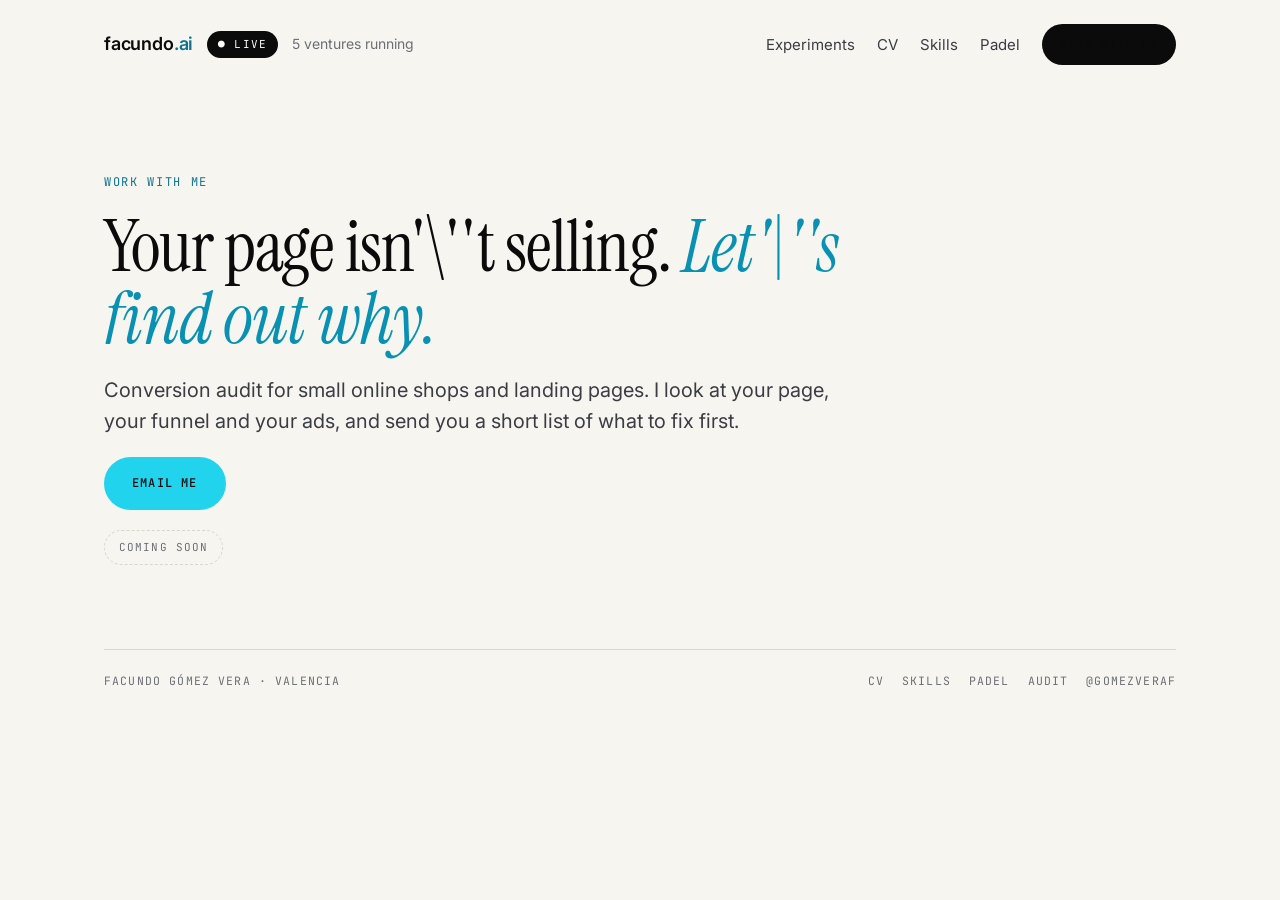
==== audit/index.html @ 53b09224 "Initial static site for facundo.ai Home page based on design board H, responsive, with stub pages fo" ====
<!doctype html>
<html lang="en">
<head>
<meta charset="utf-8">
<meta name="viewport" content="width=device-width, initial-scale=1">
<title>Conversion audit · facundo.ai</title>
<meta name="description" content="Conversion audit for small online shops and landing pages. I look at your page, your funnel and your ads, and send you a short list of what to fix first.">
<link rel="icon" href="/assets/favicon.svg" type="image/svg+xml">
<link rel="preconnect" href="https://fonts.googleapis.com">
<link rel="preconnect" href="https://fonts.gstatic.com" crossorigin>
<link rel="stylesheet" href="https://fonts.googleapis.com/css2?family=Instrument+Serif:ital@0;1&family=Inter:wght@400;500;600&family=JetBrains+Mono:wght@400;500&display=swap">
<link rel="stylesheet" href="/assets/style.css">
</head>
<body>
<div class="wrap">

<!-- HEADER (shared: copy changes to every page) -->
<header class="site-header">
  <span class="brand">
    <a class="logo" href="/">facundo<span>.ai</span></a>
    <span class="live-badge mono">● Live</span>
    <span class="brand-note">5 ventures running</span>
  </span>
  <nav class="site-nav" aria-label="Main">
    <a class="nav-link" href="/#experiments">Experiments</a>
    <a class="nav-link" href="/cv/">CV</a>
    <a class="nav-link" href="/skills/">Skills</a>
    <a class="nav-link" href="/padel/">Padel</a>
    <a class="pill pill--dark pill--sm" href="/audit/" aria-current="page">Work with me</a>
  </nav>
</header>

<main class="stub">
  <span class="eyebrow">Work with me</span>
  <h1>Your page isn'\''t selling. <em>Let'\''s find out why.</em></h1>
  <p class="lead">Conversion audit for small online shops and landing pages. I look at your page, your funnel and your ads, and send you a short list of what to fix first.</p>
  <a class="pill pill--accent" style="align-self:flex-start" href="mailto:gomezvera.f@gmail.com?subject=Conversion%20audit">Email me</a>
  <span class="coming mono">Coming soon</span>
</main>

<!-- FOOTER (shared: copy changes to every page) -->
<footer class="site-footer">
  <span>Facundo Gómez Vera · Valencia</span>
  <nav class="footer-links" aria-label="Footer">
    <a href="/cv/">CV</a>
    <a href="/skills/">Skills</a>
    <a href="/padel/">Padel</a>
    <a href="/audit/" aria-current="page">Audit</a>
    <a href="https://x.com/GomezveraF">@GomezveraF</a>
  </nav>
</footer>

</div>
</body>
</html>
---- assets/style.css ----
/* =========================================================
   facundo.ai — one stylesheet
   Restyle the whole site by editing the variables below.
   ========================================================= */
:root {
  /* Colors */
  --c-bg:          #F7F5F0;  /* page background */
  --c-surface:     #FFFFFF;  /* cards, inputs */
  --c-media:       #E9E6DF;  /* video placeholder */
  --c-ink:         #0B0B0C;  /* main text, dark blocks */
  --c-ink-2:       #3A3D44;  /* body copy */
  --c-muted:       #5C6068;  /* secondary text */
  --c-muted-2:     #6B6F76;  /* labels, footer */
  --c-line:        #DAD6CC;  /* hairlines, borders */
  --c-accent:      #22D3EE;  /* primary buttons, highlights on dark */
  --c-accent-ink:  #0E7490;  /* accent text on light bg */
  --c-accent-em:   #0891B2;  /* italic headline accent */
  --c-on-dark:     #F7F5F0;  /* text on dark blocks */
  --c-on-dark-2:   #B9BCC4;  /* secondary text on dark blocks */
  --c-running:     #1E8A5A;
  --c-testing:     #A86D0F;
  --c-closed:      #6B6F76;

  /* Fonts */
  --f-serif: 'Instrument Serif', Georgia, serif;
  --f-sans:  'Inter', system-ui, -apple-system, sans-serif;
  --f-mono:  'JetBrains Mono', ui-monospace, monospace;

  /* Radii */
  --r-sm:   8px;   /* list rows */
  --r-md:   10px;  /* video frame */
  --r-lg:   14px;  /* stat cards */
  --r-xl:   16px;  /* clip cards, tool card */
  --r-2xl:  24px;  /* dark CTA block */
  --r-pill: 999px;

  /* Shadows */
  --sh-card: 0 1px 2px rgba(11,11,12,.06), 0 14px 34px -10px rgba(11,11,12,.18);
  --sh-stat: 0 1px 2px rgba(11,11,12,.06), 0 10px 24px -12px rgba(11,11,12,.2);

  /* Layout */
  --max-w: 1120px;
  --gutter: 24px;
  --section-gap: 84px;
}

@media (max-width: 720px) {
  :root { --gutter: 20px; --section-gap: 48px; }
}

/* ---------- Base ---------- */
*, *::before, *::after { box-sizing: border-box; }
html { -webkit-text-size-adjust: 100%; }
body {
  margin: 0;
  background: var(--c-bg);
  color: var(--c-ink);
  font-family: var(--f-sans);
  font-size: 17px;
  line-height: 1.55;
}
a { color: inherit; text-decoration: none; }
img, video { max-width: 100%; display: block; }
h1, h2, p { margin: 0; }
h1, h2 { font-family: var(--f-serif); font-weight: 400; }
h1 em, h2 em { color: var(--c-accent-em); }
.sr-only {
  position: absolute; width: 1px; height: 1px; overflow: hidden;
  clip: rect(0 0 0 0); white-space: nowrap;
}
:focus-visible { outline: 2px solid var(--c-accent-ink); outline-offset: 3px; }

.wrap {
  max-width: var(--max-w);
  margin: 0 auto;
  padding: var(--gutter) var(--gutter) 72px;
  display: flex;
  flex-direction: column;
  gap: var(--section-gap);
}

.mono {
  font-family: var(--f-mono);
  font-size: 11px;
  letter-spacing: .1em;
  text-transform: uppercase;
}
.eyebrow {
  font-family: var(--f-mono);
  font-size: 12px;
  letter-spacing: .14em;
  text-transform: uppercase;
  color: var(--c-accent-ink);
}
.h2 { font-size: 48px; line-height: 1; }
@media (max-width: 720px) { .h2 { font-size: 38px; } }

/* ---------- Buttons ---------- */
.pill {
  display: inline-block;
  font-family: var(--f-mono);
  font-size: 12px;
  letter-spacing: .1em;
  text-transform: uppercase;
  border-radius: var(--r-pill);
  padding: 17px 28px;
  text-align: center;
  cursor: pointer;
  border: 0;
  transition: transform .15s ease, opacity .15s ease;
}
.pill:hover { transform: translateY(-1px); }
.pill--dark    { background: var(--c-ink); color: #fff; }
.pill--accent  { background: var(--c-accent); color: var(--c-ink); font-weight: 500; }
.pill--outline { background: transparent; border: 1px solid var(--c-ink); color: var(--c-ink); }
.pill--sm      { padding: 11px 18px; }

/* ---------- Header ---------- */
.site-header {
  display: flex;
  justify-content: space-between;
  align-items: center;
  gap: 16px;
  flex-wrap: wrap;
}
.brand { display: flex; align-items: center; gap: 14px; }
.logo { font-weight: 600; letter-spacing: -.01em; font-size: 18px; }
.logo span { color: var(--c-accent-ink); }
.live-badge {
  background: var(--c-ink); color: #fff;
  border-radius: var(--r-pill);
  padding: 5px 11px;
}
.brand-note { font-size: 14px; color: var(--c-muted-2); }
.site-nav {
  display: flex; gap: 22px; align-items: center; flex-wrap: wrap;
  font-size: 15px; color: var(--c-ink-2);
}
.site-nav a:not(.pill):hover,
.site-nav a[aria-current="page"] { color: var(--c-ink); text-decoration: underline; text-underline-offset: 4px; }

@media (max-width: 720px) {
  .live-badge, .brand-note, .site-nav .nav-link { display: none; }
  .logo { font-size: 17px; }
  .site-nav .pill { font-size: 11px; padding: 12px 16px; }
}

/* ---------- Hero ---------- */
.hero {
  display: flex; flex-direction: column; align-items: center;
  text-align: center; gap: 26px;
}
.hero h1 {
  font-size: 92px; line-height: .98; letter-spacing: -.015em; max-width: 15ch;
}
.hero .lead { font-size: 20px; color: var(--c-ink-2); max-width: 52ch; }
.hero-ctas { display: flex; gap: 12px; flex-wrap: wrap; justify-content: center; }

.newsletter { display: flex; width: 100%; max-width: 440px; margin-top: 2px; }
.newsletter input {
  flex: 1 1 200px; min-width: 0;
  background: var(--c-surface);
  border: 1px solid var(--c-line); border-right: 0;
  border-radius: var(--r-pill) 0 0 var(--r-pill);
  color: var(--c-ink); font: inherit; font-size: 15px;
  padding: 13px 20px;
}
.newsletter .pill { border-radius: 0 var(--r-pill) var(--r-pill) 0; padding: 13px 22px; }

@media (max-width: 720px) {
  .hero { align-items: stretch; text-align: left; gap: 18px; }
  .hero h1 { font-size: 50px; letter-spacing: -.01em; }
  .hero .lead { font-size: 17px; }
  .hero .eyebrow { font-size: 11px; letter-spacing: .12em; }
  .hero-ctas { flex-direction: column; }
  .newsletter { flex-direction: column; gap: 10px; max-width: none; }
  .newsletter input { flex: none; border-right: 1px solid var(--c-line); border-radius: var(--r-pill); font-size: 16px; padding: 15px 20px; }
  .newsletter .pill { border-radius: var(--r-pill); padding: 16px 20px; }
}

/* ---------- Clip cards ---------- */
@keyframes bob { 0%,100% { transform: translateY(0); } 50% { transform: translateY(-7px); } }
.clips {
  display: grid; grid-template-columns: repeat(4, minmax(0,1fr));
  gap: 22px; max-width: 960px; width: 100%;
  margin: -20px auto 0; align-items: start;
}
.card {
  background: var(--c-surface);
  border-radius: var(--r-xl);
  box-shadow: var(--sh-card);
  padding: 8px;
  animation: bob 6s ease-in-out infinite;
}
.card:nth-child(2) { animation-delay: -1.5s; }
.card:nth-child(3) { animation-delay: -3s; }
.card:nth-child(4) { animation-delay: -4.5s; }
.shot {
  position: relative; aspect-ratio: 4/5;
  border-radius: var(--r-md); overflow: hidden; background: var(--c-media);
}
.shot video { position: absolute; inset: 0; width: 100%; height: 100%; object-fit: cover; }
.card-meta { padding: 10px 6px 6px; display: flex; flex-direction: column; gap: 2px; }
.card-meta b { font-size: 14px; font-weight: 600; }
.card-meta span { font-family: var(--f-mono); font-size: 11px; letter-spacing: .04em; color: var(--c-accent-ink); }

@media (max-width: 720px) {
  .clips {
    display: flex; gap: 14px; overflow-x: auto; scroll-snap-type: x mandatory;
    margin: 0 calc(var(--gutter) * -1); width: auto; max-width: none;
    padding: 6px var(--gutter) 24px;
    scrollbar-width: none;
  }
  .clips::-webkit-scrollbar { display: none; }
  .clips .card { flex: 0 0 168px; scroll-snap-align: start; }
}

/* ---------- Stats (animated counters) ---------- */
@property --n { syntax: '<integer>'; inherits: false; initial-value: 0; }
@keyframes c1 { to { --n: 575; } }
@keyframes c2 { to { --n: 1879; } }
@keyframes c3 { to { --n: 54; } }
.stats {
  display: grid; grid-template-columns: repeat(3, minmax(0,1fr));
  gap: 18px; max-width: 820px; width: 100%; margin: -36px auto 0;
}
.stat {
  background: var(--c-surface); border-radius: var(--r-lg); box-shadow: var(--sh-stat);
  padding: 16px 24px; display: flex; flex-direction: column; gap: 4px; min-width: 0;
}
.stat .mono { font-size: 10.5px; color: var(--c-muted-2); }
.stat .note { font-size: 13px; color: var(--c-muted); }
.cnt {
  font-weight: 600; font-size: 34px; line-height: 1;
  counter-reset: n var(--n); font-variant-numeric: tabular-nums;
}
.cnt::after { content: counter(n); }
.cnt.eur::before { content: '€'; }
.cnt.k1 { animation: c1 1.8s cubic-bezier(.2,.7,.2,1) .2s both; }
.cnt.k2 { animation: c2 2.2s cubic-bezier(.2,.7,.2,1) .2s both; }
.cnt.k3 { animation: c3 1.4s cubic-bezier(.2,.7,.2,1) .2s both; }

@media (max-width: 720px) {
  .stats { gap: 10px; margin-top: -18px; }
  .stat { padding: 14px 16px; }
  .cnt { font-size: 26px; }
}

/* ---------- Experiments list ---------- */
.stack { display: flex; flex-direction: column; gap: 18px; }
.exp-list { border-top: 1px solid var(--c-ink); }
.exp {
  display: grid;
  grid-template-columns: minmax(0,1.4fr) minmax(0,1fr) 110px;
  grid-template-areas: "name metric status";
  gap: 16px; align-items: center;
  padding: 20px 12px;
  border-bottom: 1px solid var(--c-line);
  border-radius: var(--r-sm);
}
a.exp:hover { background: var(--c-surface); }
.exp-name   { grid-area: name; }
.exp-name b { font-weight: 600; font-size: 18px; }
.exp-desc   { display: block; color: var(--c-muted); font-size: 15px; }
.exp-metric { grid-area: metric; font-weight: 500; }
.status     { grid-area: status; justify-self: end; }
.status--running { color: var(--c-running); }
.status--testing { color: var(--c-testing); }
.status--closed  { color: var(--c-closed); }
.exp--closed { opacity: .55; }
.exp--closed b { text-decoration: line-through; }

@media (max-width: 720px) {
  .stack { gap: 12px; }
  .exp {
    grid-template-columns: minmax(0,1fr) auto;
    grid-template-areas: "name status" "metric metric";
    gap: 3px 10px; padding: 16px 0; border-radius: 0;
  }
  .exp-name b { font-size: 16px; }
  .exp-desc { display: none; }
  .exp-metric { font-size: 15px; }
  .status { font-size: 10px; }
}

/* ---------- Tool card ---------- */
.tool-card {
  background: var(--c-surface); border-radius: var(--r-xl);
  box-shadow: 0 14px 34px -14px rgba(11,11,12,.2);
  padding: 26px;
  display: flex; justify-content: space-between; gap: 16px; align-items: center; flex-wrap: wrap;
}
.tool-card b { display: block; font-size: 22px; font-weight: 600; }
.tool-card .mono { color: var(--c-accent-ink); }
.tool-card p { color: var(--c-muted); }
.tool-card .go { font-weight: 600; color: var(--c-accent-ink); }
.fine { color: var(--c-muted-2); font-size: 15px; }

@media (max-width: 720px) {
  .tool-card { padding: 20px; flex-direction: column; align-items: flex-start; gap: 6px; }
  .tool-card b { font-size: 19px; }
  .fine { font-size: 14px; }
}

/* ---------- Dark CTA block ---------- */
.cta {
  background: var(--c-ink); color: var(--c-on-dark);
  border-radius: var(--r-2xl);
  padding: 56px;
  display: grid; grid-template-columns: minmax(0,2fr) auto;
  gap: 32px; align-items: center;
}
.cta-copy { display: flex; flex-direction: column; gap: 16px; }
.cta .eyebrow { color: var(--c-accent); }
.cta h2 { font-size: 54px; line-height: 1; }
.cta h2 em { color: var(--c-accent); }
.cta p { color: var(--c-on-dark-2); max-width: 56ch; }

@media (max-width: 720px) {
  .cta { grid-template-columns: 1fr; padding: 28px 22px; gap: 14px; border-radius: 22px; }
  .cta-copy { gap: 14px; }
  .cta h2 { font-size: 38px; }
  .cta .eyebrow { font-size: 11px; }
}

/* ---------- About ---------- */
.about { display: grid; grid-template-columns: repeat(2, minmax(0,1fr)); gap: 48px; align-items: start; }
.about-copy { display: flex; flex-direction: column; gap: 14px; }
.about-copy p { color: var(--c-ink-2); }
.timeline { list-style: none; margin: 0; padding: 0; border-top: 1px solid var(--c-ink); }
.timeline li {
  display: grid; grid-template-columns: 110px minmax(0,1fr); gap: 16px;
  padding: 14px 0; border-bottom: 1px solid var(--c-line);
}
.timeline .mono { color: var(--c-accent-ink); padding-top: 4px; }

@media (max-width: 720px) {
  .about { grid-template-columns: 1fr; gap: 20px; }
  .timeline li { grid-template-columns: 80px minmax(0,1fr); font-size: 15px; }
}

/* ---------- Stub pages ---------- */
.stub { display: flex; flex-direction: column; gap: 20px; max-width: 760px; padding-top: 24px; }
.stub h1 { font-size: 72px; line-height: 1; letter-spacing: -.015em; }
.stub .lead { font-size: 20px; color: var(--c-ink-2); }
.stub .coming {
  align-self: flex-start;
  border: 1px dashed var(--c-line); border-radius: var(--r-pill);
  padding: 8px 14px; color: var(--c-muted-2);
}
.stub-clips { display: grid; grid-template-columns: repeat(2, minmax(0, 240px)); gap: 22px; }

@media (max-width: 720px) {
  .stub h1 { font-size: 46px; }
  .stub .lead { font-size: 17px; }
}

/* ---------- Footer ---------- */
.site-footer {
  display: flex; justify-content: space-between; gap: 16px 24px; flex-wrap: wrap;
  font-family: var(--f-mono); font-size: 11.5px; letter-spacing: .1em; text-transform: uppercase;
  color: var(--c-muted-2);
  border-top: 1px solid var(--c-line); padding-top: 22px;
}
.footer-links { display: flex; gap: 18px; flex-wrap: wrap; }
.site-footer a:hover { color: var(--c-ink); }

@media (max-width: 720px) {
  .site-footer { flex-direction: column; font-size: 10.5px; }
}

/* ---------- Reduced motion ---------- */
@media (prefers-reduced-motion: reduce) {
  .card, .pill { animation: none; transition: none; }
  .cnt { animation: none !important; counter-reset: none; }
  .cnt::after { content: attr(data-v); }
}

/* main column on the home page */
.sections { display: flex; flex-direction: column; gap: var(--section-gap); }
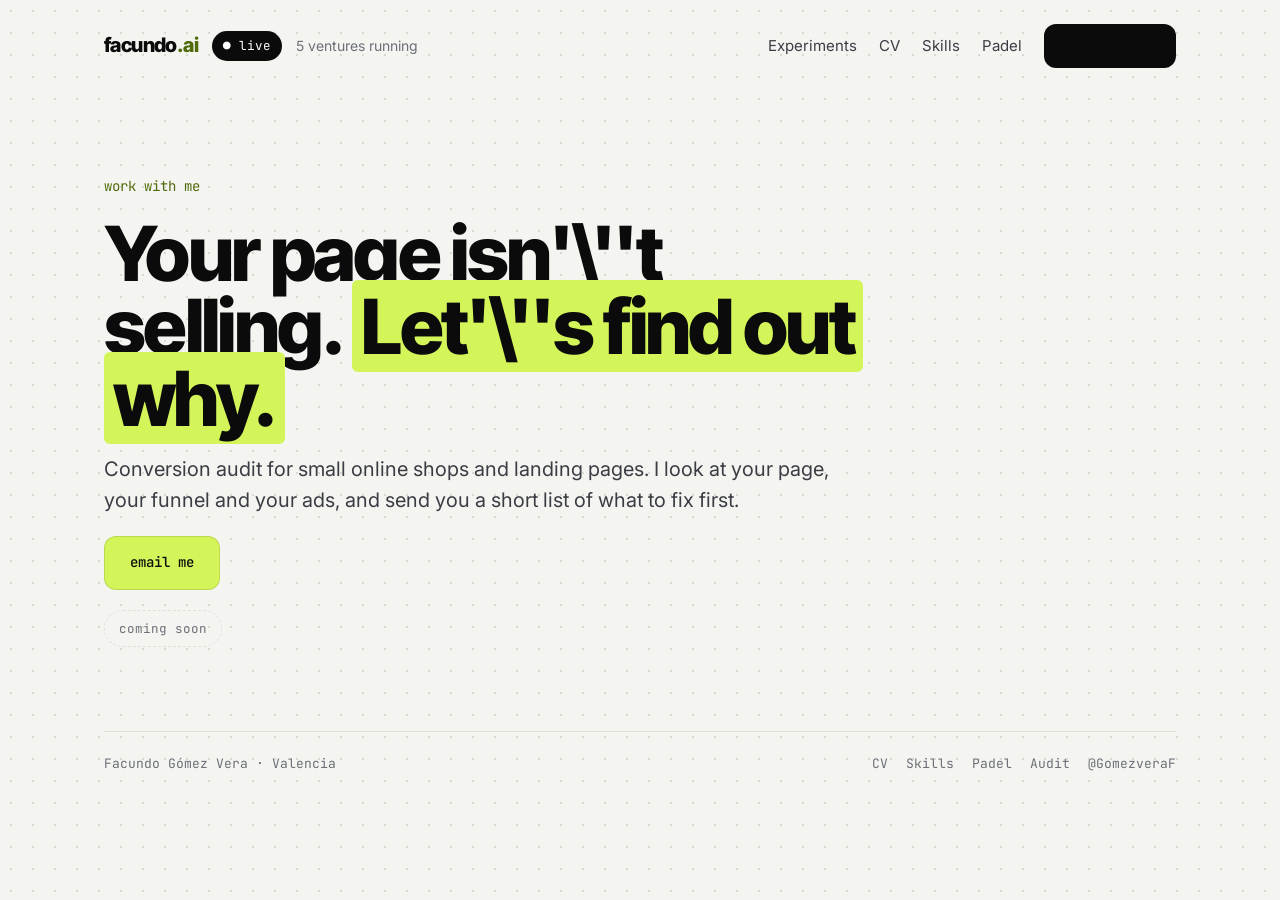
==== commit 5f9aa9ea: "Restyle: bold sans headlines, dot grid, lime highlighter, lowercase mono Moves the look away from th" ====
--- a/audit/index.html
+++ b/audit/index.html
@@ -8,7 +8,7 @@
 <link rel="icon" href="/assets/favicon.svg" type="image/svg+xml">
 <link rel="preconnect" href="https://fonts.googleapis.com">
 <link rel="preconnect" href="https://fonts.gstatic.com" crossorigin>
-<link rel="stylesheet" href="https://fonts.googleapis.com/css2?family=Instrument+Serif:ital@0;1&family=Inter:wght@400;500;600&family=JetBrains+Mono:wght@400;500&display=swap">
+<link rel="stylesheet" href="https://fonts.googleapis.com/css2?family=Inter+Tight:wght@700;800&family=Inter:wght@400;500;600&family=JetBrains+Mono:wght@400;500&display=swap">
 <link rel="stylesheet" href="/assets/style.css">
 </head>
 <body>
@@ -46,7 +46,7 @@
     <a href="/skills/">Skills</a>
     <a href="/padel/">Padel</a>
     <a href="/audit/" aria-current="page">Audit</a>
-    <a href="https://x.com/GomezveraF">@GomezveraF</a>
+    <a href="https://x.com/GomezveraF" target="_blank" rel="noopener">@GomezveraF</a>
   </nav>
 </footer>
 
--- a/assets/style.css
+++ b/assets/style.css
@@ -4,25 +4,27 @@
    ========================================================= */
 :root {
   /* Colors */
-  --c-bg:          #F7F5F0;  /* page background */
+  --c-bg:          #F4F4F1;  /* page background */
+  --c-dot:         #D9D9D4;  /* dotted grid on the background */
   --c-surface:     #FFFFFF;  /* cards, inputs */
-  --c-media:       #E9E6DF;  /* video placeholder */
+  --c-media:       #E6E6E2;  /* video placeholder */
   --c-ink:         #0B0B0C;  /* main text, dark blocks */
   --c-ink-2:       #3A3D44;  /* body copy */
   --c-muted:       #5C6068;  /* secondary text */
   --c-muted-2:     #6B6F76;  /* labels, footer */
-  --c-line:        #DAD6CC;  /* hairlines, borders */
-  --c-accent:      #22D3EE;  /* primary buttons, highlights on dark */
-  --c-accent-ink:  #0E7490;  /* accent text on light bg */
-  --c-accent-em:   #0891B2;  /* italic headline accent */
-  --c-on-dark:     #F7F5F0;  /* text on dark blocks */
+  --c-line:        #E0E0DB;  /* hairlines, borders */
+  --c-accent:      #D4F55A;  /* lime: primary buttons, highlighter */
+  --c-accent-ink:  #4F6B0A;  /* olive: accent text on light bg */
+  --c-highlight:   #D4F55A;  /* marker behind highlighted headline words */
+  --c-on-dark:     #F4F4F1;  /* text on dark blocks */
   --c-on-dark-2:   #B9BCC4;  /* secondary text on dark blocks */
   --c-running:     #1E8A5A;
   --c-testing:     #A86D0F;
+  --c-paused:      #A86D0F;  /* paused / standby */
   --c-closed:      #6B6F76;
 
   /* Fonts */
-  --f-serif: 'Instrument Serif', Georgia, serif;
+  --f-display: 'Inter Tight', 'Inter', system-ui, sans-serif;  /* headlines */
   --f-sans:  'Inter', system-ui, -apple-system, sans-serif;
   --f-mono:  'JetBrains Mono', ui-monospace, monospace;
 
@@ -31,12 +33,13 @@
   --r-md:   10px;  /* video frame */
   --r-lg:   14px;  /* stat cards */
   --r-xl:   16px;  /* clip cards, tool card */
-  --r-2xl:  24px;  /* dark CTA block */
-  --r-pill: 999px;
+  --r-2xl:  20px;  /* dark CTA block */
+  --r-btn:  12px;  /* buttons, inputs */
+  --r-pill: 999px; /* badges */
 
   /* Shadows */
-  --sh-card: 0 1px 2px rgba(11,11,12,.06), 0 14px 34px -10px rgba(11,11,12,.18);
-  --sh-stat: 0 1px 2px rgba(11,11,12,.06), 0 10px 24px -12px rgba(11,11,12,.2);
+  --sh-card: 0 0 0 1px rgba(11,11,12,.06), 0 12px 28px -14px rgba(11,11,12,.16);
+  --sh-stat: 0 0 0 1px rgba(11,11,12,.06), 0 8px 20px -14px rgba(11,11,12,.16);
 
   /* Layout */
   --max-w: 1120px;
@@ -53,7 +56,9 @@
 html { -webkit-text-size-adjust: 100%; }
 body {
   margin: 0;
-  background: var(--c-bg);
+  background-color: var(--c-bg);
+  background-image: radial-gradient(var(--c-dot) 1px, transparent 1.2px);
+  background-size: 22px 22px;
   color: var(--c-ink);
   font-family: var(--f-sans);
   font-size: 17px;
@@ -62,8 +67,16 @@
 a { color: inherit; text-decoration: none; }
 img, video { max-width: 100%; display: block; }
 h1, h2, p { margin: 0; }
-h1, h2 { font-family: var(--f-serif); font-weight: 400; }
-h1 em, h2 em { color: var(--c-accent-em); }
+h1, h2 { font-family: var(--f-display); font-weight: 800; letter-spacing: -.035em; }
+/* highlighter on key words */
+h1 em, h2 em {
+  font-style: normal;
+  background: var(--c-highlight);
+  color: var(--c-ink);
+  padding: 0 .12em;
+  border-radius: 6px;
+  -webkit-box-decoration-break: clone; box-decoration-break: clone;
+}
 .sr-only {
   position: absolute; width: 1px; height: 1px; overflow: hidden;
   clip: rect(0 0 0 0); white-space: nowrap;
@@ -80,30 +93,30 @@
 }
 
 .mono {
+  text-transform: lowercase;
   font-family: var(--f-mono);
-  font-size: 11px;
-  letter-spacing: .1em;
-  text-transform: uppercase;
+  font-size: 12.5px;
+  letter-spacing: 0;
 }
 .eyebrow {
+  text-transform: lowercase;
   font-family: var(--f-mono);
-  font-size: 12px;
-  letter-spacing: .14em;
-  text-transform: uppercase;
+  font-size: 14px;
+  letter-spacing: 0;
   color: var(--c-accent-ink);
 }
-.h2 { font-size: 48px; line-height: 1; }
+.h2 { font-size: 52px; line-height: 1; }
 @media (max-width: 720px) { .h2 { font-size: 38px; } }
 
 /* ---------- Buttons ---------- */
 .pill {
   display: inline-block;
+  text-transform: lowercase;
   font-family: var(--f-mono);
-  font-size: 12px;
-  letter-spacing: .1em;
-  text-transform: uppercase;
-  border-radius: var(--r-pill);
-  padding: 17px 28px;
+  font-size: 14px;
+  letter-spacing: 0;
+  border-radius: var(--r-btn);
+  padding: 16px 26px;
   text-align: center;
   cursor: pointer;
   border: 0;
@@ -111,7 +124,7 @@
 }
 .pill:hover { transform: translateY(-1px); }
 .pill--dark    { background: var(--c-ink); color: #fff; }
-.pill--accent  { background: var(--c-accent); color: var(--c-ink); font-weight: 500; }
+.pill--accent  { background: var(--c-accent); color: var(--c-ink); font-weight: 500; box-shadow: inset 0 0 0 1px rgba(11,11,12,.12); }
 .pill--outline { background: transparent; border: 1px solid var(--c-ink); color: var(--c-ink); }
 .pill--sm      { padding: 11px 18px; }
 
@@ -124,7 +137,7 @@
   flex-wrap: wrap;
 }
 .brand { display: flex; align-items: center; gap: 14px; }
-.logo { font-weight: 600; letter-spacing: -.01em; font-size: 18px; }
+.logo { font-family: var(--f-display); font-weight: 800; letter-spacing: -.03em; font-size: 20px; }
 .logo span { color: var(--c-accent-ink); }
 .live-badge {
   background: var(--c-ink); color: #fff;
@@ -147,43 +160,43 @@
 
 /* ---------- Hero ---------- */
 .hero {
-  display: flex; flex-direction: column; align-items: center;
-  text-align: center; gap: 26px;
+  display: flex; flex-direction: column; align-items: flex-start;
+  text-align: left; gap: 24px; padding-top: 24px;
 }
 .hero h1 {
-  font-size: 92px; line-height: .98; letter-spacing: -.015em; max-width: 15ch;
+  font-size: 96px; line-height: 1.02; max-width: 13ch;
 }
 .hero .lead { font-size: 20px; color: var(--c-ink-2); max-width: 52ch; }
-.hero-ctas { display: flex; gap: 12px; flex-wrap: wrap; justify-content: center; }
+.hero-ctas { display: flex; gap: 12px; flex-wrap: wrap; }
 
 .newsletter { display: flex; width: 100%; max-width: 440px; margin-top: 2px; }
 .newsletter input {
   flex: 1 1 200px; min-width: 0;
   background: var(--c-surface);
   border: 1px solid var(--c-line); border-right: 0;
-  border-radius: var(--r-pill) 0 0 var(--r-pill);
+  border-radius: var(--r-btn) 0 0 var(--r-btn);
   color: var(--c-ink); font: inherit; font-size: 15px;
   padding: 13px 20px;
 }
-.newsletter .pill { border-radius: 0 var(--r-pill) var(--r-pill) 0; padding: 13px 22px; }
+.newsletter .pill { border-radius: 0 var(--r-btn) var(--r-btn) 0; padding: 13px 22px; }
 
 @media (max-width: 720px) {
   .hero { align-items: stretch; text-align: left; gap: 18px; }
-  .hero h1 { font-size: 50px; letter-spacing: -.01em; }
+  .hero h1 { font-size: 52px; }
   .hero .lead { font-size: 17px; }
-  .hero .eyebrow { font-size: 11px; letter-spacing: .12em; }
+  .hero .eyebrow { font-size: 13px; }
   .hero-ctas { flex-direction: column; }
   .newsletter { flex-direction: column; gap: 10px; max-width: none; }
-  .newsletter input { flex: none; border-right: 1px solid var(--c-line); border-radius: var(--r-pill); font-size: 16px; padding: 15px 20px; }
-  .newsletter .pill { border-radius: var(--r-pill); padding: 16px 20px; }
+  .newsletter input { flex: none; border-right: 1px solid var(--c-line); border-radius: var(--r-btn); font-size: 16px; padding: 15px 20px; }
+  .newsletter .pill { border-radius: var(--r-btn); padding: 16px 20px; }
 }
 
 /* ---------- Clip cards ---------- */
 @keyframes bob { 0%,100% { transform: translateY(0); } 50% { transform: translateY(-7px); } }
 .clips {
   display: grid; grid-template-columns: repeat(4, minmax(0,1fr));
-  gap: 22px; max-width: 960px; width: 100%;
-  margin: -20px auto 0; align-items: start;
+  gap: 22px; width: 100%;
+  margin: -20px 0 0; align-items: start;
 }
 .card {
   background: var(--c-surface);
@@ -199,7 +212,15 @@
   position: relative; aspect-ratio: 4/5;
   border-radius: var(--r-md); overflow: hidden; background: var(--c-media);
 }
-.shot video { position: absolute; inset: 0; width: 100%; height: 100%; object-fit: cover; }
+.shot video, .shot img { position: absolute; inset: 0; width: 100%; height: 100%; object-fit: cover; }
+.shot img { object-position: center top; }
+.shot .play {
+  position: absolute; left: 10px; bottom: 10px;
+  width: 34px; height: 34px; border-radius: var(--r-pill);
+  display: grid; place-items: center;
+  background: rgba(11,11,12,.75); color: #fff; font-size: 13px;
+}
+a.card:hover .play { background: var(--c-ink); }
 .card-meta { padding: 10px 6px 6px; display: flex; flex-direction: column; gap: 2px; }
 .card-meta b { font-size: 14px; font-weight: 600; }
 .card-meta span { font-family: var(--f-mono); font-size: 11px; letter-spacing: .04em; color: var(--c-accent-ink); }
@@ -218,11 +239,11 @@
 /* ---------- Stats (animated counters) ---------- */
 @property --n { syntax: '<integer>'; inherits: false; initial-value: 0; }
 @keyframes c1 { to { --n: 575; } }
-@keyframes c2 { to { --n: 1879; } }
+@keyframes c2 { to { --n: 93; } }
 @keyframes c3 { to { --n: 54; } }
 .stats {
   display: grid; grid-template-columns: repeat(3, minmax(0,1fr));
-  gap: 18px; max-width: 820px; width: 100%; margin: -36px auto 0;
+  gap: 18px; width: 100%; margin: -36px 0 0;
 }
 .stat {
   background: var(--c-surface); border-radius: var(--r-lg); box-shadow: var(--sh-stat);
@@ -231,11 +252,12 @@
 .stat .mono { font-size: 10.5px; color: var(--c-muted-2); }
 .stat .note { font-size: 13px; color: var(--c-muted); }
 .cnt {
-  font-weight: 600; font-size: 34px; line-height: 1;
+  font-family: var(--f-display); font-weight: 800; letter-spacing: -.03em; font-size: 40px; line-height: 1;
   counter-reset: n var(--n); font-variant-numeric: tabular-nums;
 }
 .cnt::after { content: counter(n); }
 .cnt.eur::before { content: '€'; }
+.cnt.k2::after { content: counter(n) '.3K'; }  /* 93.3K */
 .cnt.k1 { animation: c1 1.8s cubic-bezier(.2,.7,.2,1) .2s both; }
 .cnt.k2 { animation: c2 2.2s cubic-bezier(.2,.7,.2,1) .2s both; }
 .cnt.k3 { animation: c3 1.4s cubic-bezier(.2,.7,.2,1) .2s both; }
@@ -243,7 +265,7 @@
 @media (max-width: 720px) {
   .stats { gap: 10px; margin-top: -18px; }
   .stat { padding: 14px 16px; }
-  .cnt { font-size: 26px; }
+  .cnt { font-size: 28px; }
 }
 
 /* ---------- Experiments list ---------- */
@@ -266,6 +288,7 @@
 .status     { grid-area: status; justify-self: end; }
 .status--running { color: var(--c-running); }
 .status--testing { color: var(--c-testing); }
+.status--paused  { color: var(--c-paused); }
 .status--closed  { color: var(--c-closed); }
 .exp--closed { opacity: .55; }
 .exp--closed b { text-decoration: line-through; }
@@ -294,11 +317,19 @@
 .tool-card .mono { color: var(--c-accent-ink); }
 .tool-card p { color: var(--c-muted); }
 .tool-card .go { font-weight: 600; color: var(--c-accent-ink); }
+.tool-card--media { justify-content: flex-start; align-items: center; gap: 24px; flex-wrap: nowrap; }
+.tool-card--media img {
+  width: 140px; aspect-ratio: 4/5; object-fit: cover; object-position: top;
+  border-radius: var(--r-md); flex: none;
+}
+.tool-card--media .go { display: inline-block; margin-top: 8px; }
 .fine { color: var(--c-muted-2); font-size: 15px; }
 
 @media (max-width: 720px) {
   .tool-card { padding: 20px; flex-direction: column; align-items: flex-start; gap: 6px; }
   .tool-card b { font-size: 19px; }
+  .tool-card--media { flex-direction: row; align-items: center; gap: 16px; }
+  .tool-card--media img { width: 96px; }
   .fine { font-size: 14px; }
 }
 
@@ -312,14 +343,14 @@
 }
 .cta-copy { display: flex; flex-direction: column; gap: 16px; }
 .cta .eyebrow { color: var(--c-accent); }
-.cta h2 { font-size: 54px; line-height: 1; }
-.cta h2 em { color: var(--c-accent); }
+.cta h2 { font-size: 56px; line-height: 1.08; }
+.cta h2 em { background: var(--c-accent); color: var(--c-ink); }
 .cta p { color: var(--c-on-dark-2); max-width: 56ch; }
 
 @media (max-width: 720px) {
   .cta { grid-template-columns: 1fr; padding: 28px 22px; gap: 14px; border-radius: 22px; }
   .cta-copy { gap: 14px; }
-  .cta h2 { font-size: 38px; }
+  .cta h2 { font-size: 38px; line-height: 1.1; }
   .cta .eyebrow { font-size: 11px; }
 }
 
@@ -341,7 +372,7 @@
 
 /* ---------- Stub pages ---------- */
 .stub { display: flex; flex-direction: column; gap: 20px; max-width: 760px; padding-top: 24px; }
-.stub h1 { font-size: 72px; line-height: 1; letter-spacing: -.015em; }
+.stub h1 { font-size: 76px; line-height: .95; }
 .stub .lead { font-size: 20px; color: var(--c-ink-2); }
 .stub .coming {
   align-self: flex-start;
@@ -358,7 +389,7 @@
 /* ---------- Footer ---------- */
 .site-footer {
   display: flex; justify-content: space-between; gap: 16px 24px; flex-wrap: wrap;
-  font-family: var(--f-mono); font-size: 11.5px; letter-spacing: .1em; text-transform: uppercase;
+  font-family: var(--f-mono); font-size: 13px;
   color: var(--c-muted-2);
   border-top: 1px solid var(--c-line); padding-top: 22px;
 }
@@ -373,7 +404,7 @@
 @media (prefers-reduced-motion: reduce) {
   .card, .pill { animation: none; transition: none; }
   .cnt { animation: none !important; counter-reset: none; }
-  .cnt::after { content: attr(data-v); }
+  .cnt::after, .cnt.k2::after { content: attr(data-v); }
 }
 
 /* main column on the home page */
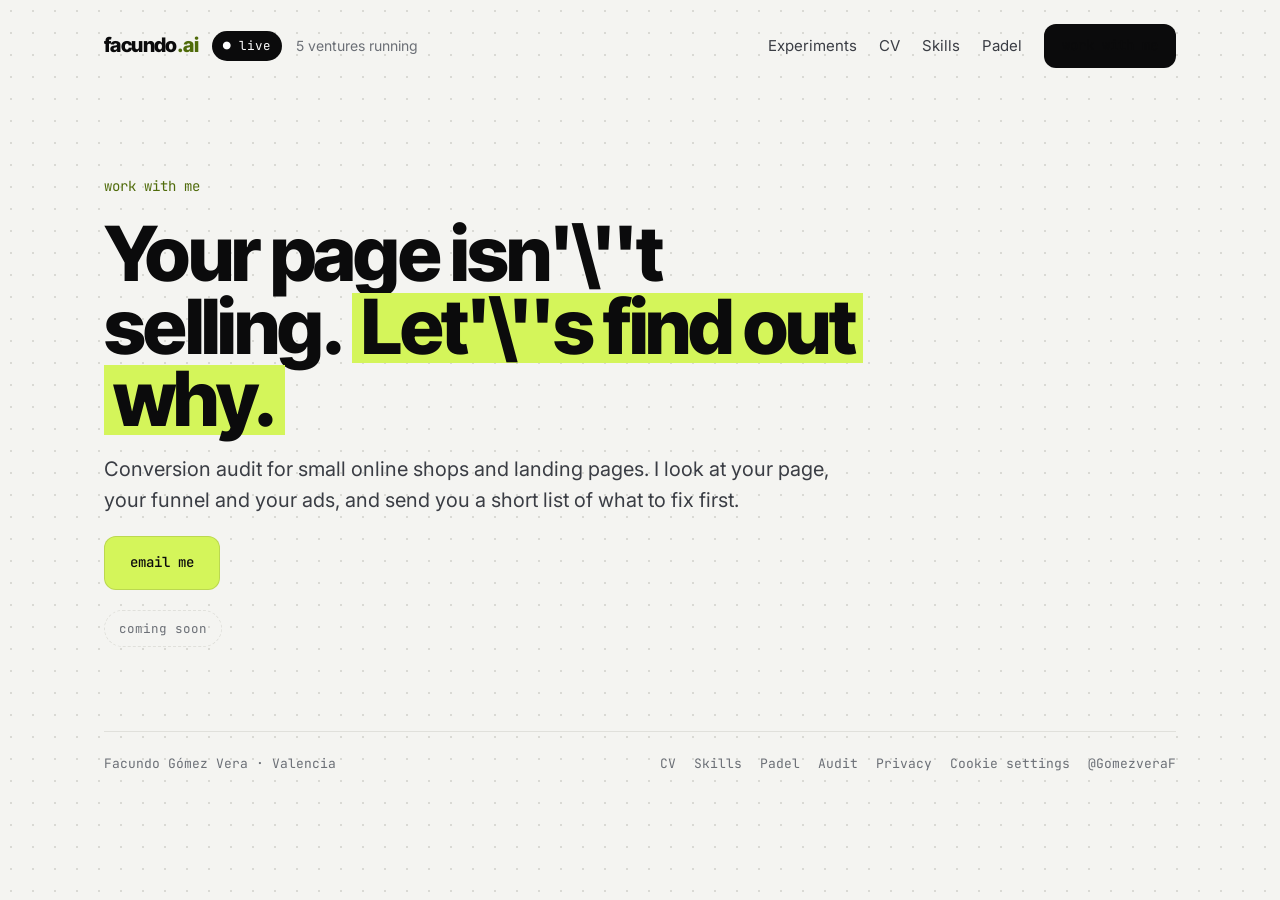
==== commit d35309e8: "Add GA4 with cookie consent, privacy page, sitemap and robots.txt GA4 loads only after the visitor a" ====
--- a/audit/index.html
+++ b/audit/index.html
@@ -10,6 +10,7 @@
 <link rel="preconnect" href="https://fonts.gstatic.com" crossorigin>
 <link rel="stylesheet" href="https://fonts.googleapis.com/css2?family=Inter+Tight:wght@700;800&family=Inter:wght@400;500;600&family=JetBrains+Mono:wght@400;500&display=swap">
 <link rel="stylesheet" href="/assets/style.css">
+<script src="/assets/analytics.js" defer></script>
 </head>
 <body>
 <div class="wrap">
@@ -46,6 +47,8 @@
     <a href="/skills/">Skills</a>
     <a href="/padel/">Padel</a>
     <a href="/audit/" aria-current="page">Audit</a>
+    <a href="/privacy/">Privacy</a>
+    <a href="/privacy/" onclick="return window.faiCookieSettings ? faiCookieSettings() : true;">Cookie settings</a>
     <a href="https://x.com/GomezveraF" target="_blank" rel="noopener">@GomezveraF</a>
   </nav>
 </footer>
--- a/assets/style.css
+++ b/assets/style.css
@@ -71,7 +71,7 @@
 /* highlighter on key words */
 h1 em, h2 em {
   font-style: normal;
-  background: var(--c-highlight);
+  background: linear-gradient(transparent 14%, var(--c-highlight) 14%, var(--c-highlight) 90%, transparent 90%);
   color: var(--c-ink);
   padding: 0 .12em;
   border-radius: 6px;
@@ -344,7 +344,7 @@
 .cta-copy { display: flex; flex-direction: column; gap: 16px; }
 .cta .eyebrow { color: var(--c-accent); }
 .cta h2 { font-size: 56px; line-height: 1.08; }
-.cta h2 em { background: var(--c-accent); color: var(--c-ink); }
+.cta h2 em { color: var(--c-ink); }
 .cta p { color: var(--c-on-dark-2); max-width: 56ch; }
 
 @media (max-width: 720px) {
@@ -409,3 +409,26 @@
 
 /* main column on the home page */
 .sections { display: flex; flex-direction: column; gap: var(--section-gap); }
+
+/* ---------- Privacy page text ---------- */
+.prose h2 { font-size: 28px; line-height: 1.1; margin-top: 12px; }
+.prose p { color: var(--c-ink-2); }
+.prose a { text-decoration: underline; text-underline-offset: 3px; }
+
+/* ---------- Cookie banner ---------- */
+#cookie-bar {
+  position: fixed; left: 16px; right: 16px; bottom: 16px; z-index: 50;
+  max-width: 640px; margin: 0 auto;
+  background: var(--c-surface); color: var(--c-ink);
+  border-radius: var(--r-xl); box-shadow: var(--sh-card), 0 20px 40px -20px rgba(11,11,12,.35);
+  padding: 16px 18px;
+  display: flex; gap: 16px; align-items: center;
+  font-size: 14px; line-height: 1.45;
+}
+#cookie-bar p { margin: 0; color: var(--c-ink-2); }
+#cookie-bar a { text-decoration: underline; text-underline-offset: 3px; }
+.cookie-actions { display: flex; gap: 8px; flex: none; }
+@media (max-width: 720px) {
+  #cookie-bar { flex-direction: column; align-items: stretch; }
+  .cookie-actions .pill { flex: 1; }
+}
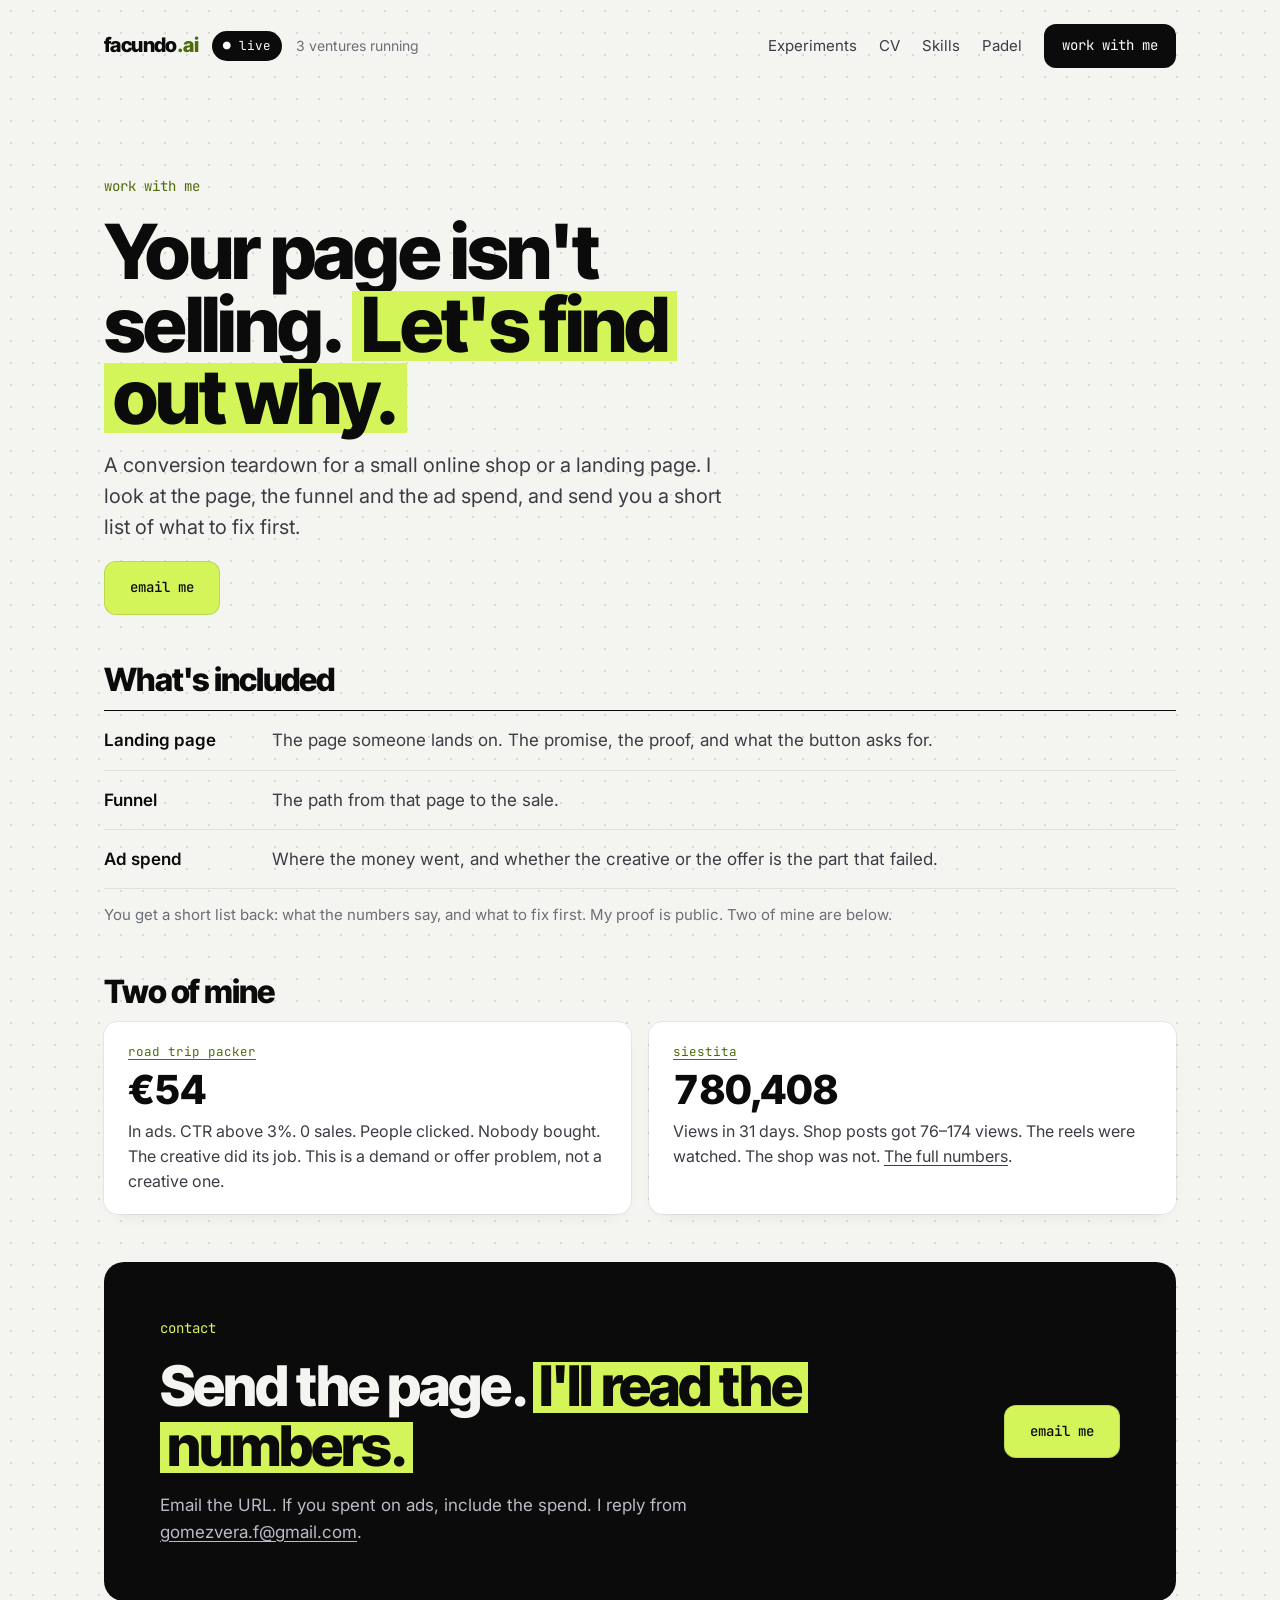
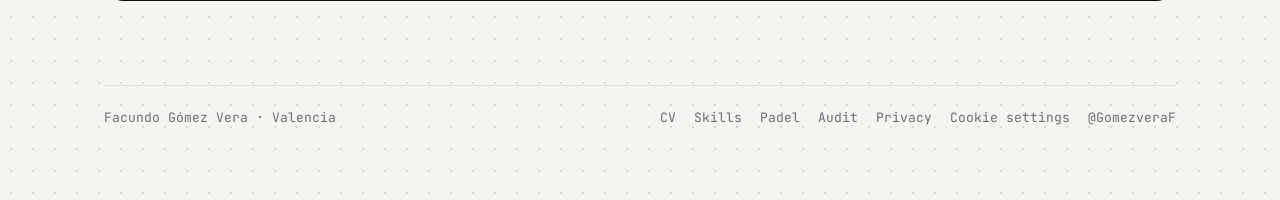
==== commit a163835c: "Publish the 24 Nov numbers, Siestita case study, audit offer, and clip-cost tool. The hero now count" ====
--- a/audit/index.html
+++ b/audit/index.html
@@ -4,7 +4,7 @@
 <meta charset="utf-8">
 <meta name="viewport" content="width=device-width, initial-scale=1">
 <title>Conversion audit · facundo.ai</title>
-<meta name="description" content="Conversion audit for small online shops and landing pages. I look at your page, your funnel and your ads, and send you a short list of what to fix first.">
+<meta name="description" content="Conversion teardown for a small online shop or landing page: the landing page, the funnel and the ad spend, then a short list of what to fix first.">
 <link rel="icon" href="/assets/favicon.svg" type="image/svg+xml">
 <link rel="preconnect" href="https://fonts.googleapis.com">
 <link rel="preconnect" href="https://fonts.gstatic.com" crossorigin>
@@ -20,7 +20,7 @@
   <span class="brand">
     <a class="logo" href="/">facundo<span>.ai</span></a>
     <span class="live-badge mono">● Live</span>
-    <span class="brand-note">5 ventures running</span>
+    <span class="brand-note">3 ventures running</span>
   </span>
   <nav class="site-nav" aria-label="Main">
     <a class="nav-link" href="/#experiments">Experiments</a>
@@ -31,12 +31,48 @@
   </nav>
 </header>
 
-<main class="stub">
-  <span class="eyebrow">Work with me</span>
-  <h1>Your page isn'\''t selling. <em>Let'\''s find out why.</em></h1>
-  <p class="lead">Conversion audit for small online shops and landing pages. I look at your page, your funnel and your ads, and send you a short list of what to fix first.</p>
-  <a class="pill pill--accent" style="align-self:flex-start" href="mailto:gomezvera.f@gmail.com?subject=Conversion%20audit">Email me</a>
-  <span class="coming mono">Coming soon</span>
+<main class="page">
+  <div class="page-intro">
+    <span class="eyebrow">Work with me</span>
+    <h1>Your page isn't selling. <em>Let's find out why.</em></h1>
+    <p class="lead">A conversion teardown for a small online shop or a landing page. I look at the page, the funnel and the ad spend, and send you a short list of what to fix first.</p>
+    <a class="pill pill--accent" href="mailto:gomezvera.f@gmail.com?subject=Conversion%20audit">Email me</a>
+  </div>
+
+  <section class="block">
+    <h2>What's included</h2>
+    <ol class="include">
+      <li><b>Landing page</b><span>The page someone lands on. The promise, the proof, and what the button asks for.</span></li>
+      <li><b>Funnel</b><span>The path from that page to the sale.</span></li>
+      <li><b>Ad spend</b><span>Where the money went, and whether the creative or the offer is the part that failed.</span></li>
+    </ol>
+    <p class="fine">You get a short list back: what the numbers say, and what to fix first. My proof is public. Two of mine are below.</p>
+  </section>
+
+  <section class="block">
+    <h2>Two of mine</h2>
+    <div class="postmortems">
+      <article class="postmortem">
+        <span class="mono"><a href="https://roadtrippacker.com" target="_blank" rel="noopener">Road Trip Packer</a></span>
+        <b class="result-num">€54</b>
+        <p>In ads. CTR above 3%. 0 sales. People clicked. Nobody bought. The creative did its job. This is a demand or offer problem, not a creative one.</p>
+      </article>
+      <article class="postmortem">
+        <span class="mono"><a href="/siestita/">Siestita</a></span>
+        <b class="result-num">780,408</b>
+        <p>Views in 31 days. Shop posts got 76–174 views. The reels were watched. The shop was not. <a href="/siestita/">The full numbers</a>.</p>
+      </article>
+    </div>
+  </section>
+
+  <section class="cta">
+    <div class="cta-copy">
+      <span class="eyebrow">Contact</span>
+      <h2>Send the page. <em>I'll read the numbers.</em></h2>
+      <p>Email the URL. If you spent on ads, include the spend. I reply from <a href="mailto:gomezvera.f@gmail.com">gomezvera.f@gmail.com</a>.</p>
+    </div>
+    <a class="pill pill--accent" href="mailto:gomezvera.f@gmail.com?subject=Conversion%20audit">Email me</a>
+  </section>
 </main>
 
 <!-- FOOTER (shared: copy changes to every page) -->
--- a/assets/style.css
+++ b/assets/style.css
@@ -150,7 +150,7 @@
   font-size: 15px; color: var(--c-ink-2);
 }
 .site-nav a:not(.pill):hover,
-.site-nav a[aria-current="page"] { color: var(--c-ink); text-decoration: underline; text-underline-offset: 4px; }
+.site-nav a:not(.pill)[aria-current="page"] { color: var(--c-ink); text-decoration: underline; text-underline-offset: 4px; }
 
 @media (max-width: 720px) {
   .live-badge, .brand-note, .site-nav .nav-link { display: none; }
@@ -239,7 +239,7 @@
 /* ---------- Stats (animated counters) ---------- */
 @property --n { syntax: '<integer>'; inherits: false; initial-value: 0; }
 @keyframes c1 { to { --n: 575; } }
-@keyframes c2 { to { --n: 93; } }
+@keyframes c2 { to { --n: 452; } }
 @keyframes c3 { to { --n: 54; } }
 .stats {
   display: grid; grid-template-columns: repeat(3, minmax(0,1fr));
@@ -257,7 +257,7 @@
 }
 .cnt::after { content: counter(n); }
 .cnt.eur::before { content: '€'; }
-.cnt.k2::after { content: counter(n) '.3K'; }  /* 93.3K */
+.cnt.k2::after { content: counter(n) '.7K'; }  /* 452.7K */
 .cnt.k1 { animation: c1 1.8s cubic-bezier(.2,.7,.2,1) .2s both; }
 .cnt.k2 { animation: c2 2.2s cubic-bezier(.2,.7,.2,1) .2s both; }
 .cnt.k3 { animation: c3 1.4s cubic-bezier(.2,.7,.2,1) .2s both; }
@@ -410,6 +410,185 @@
 /* main column on the home page */
 .sections { display: flex; flex-direction: column; gap: var(--section-gap); }
 
+/* ---------- Inner pages: audit, case study, tool ---------- */
+[hidden] { display: none !important; }
+
+.page {
+  display: flex;
+  flex-direction: column;
+  gap: 48px;
+  padding-top: 24px;
+}
+.page-intro {
+  display: flex;
+  flex-direction: column;
+  align-items: flex-start;
+  gap: 18px;
+  max-width: 40rem;
+}
+.page-intro h1 { font-size: 76px; line-height: .95; }
+.page-intro .lead { font-size: 20px; color: var(--c-ink-2); }
+.page a:not(.pill):not(.card) { text-decoration: underline; text-underline-offset: 3px; }
+
+.block { display: flex; flex-direction: column; gap: 14px; }
+.block > h2 { font-size: 32px; line-height: 1.05; }
+
+.include, .lessons, .num-list {
+  list-style: none;
+  margin: 0;
+  padding: 0;
+  border-top: 1px solid var(--c-ink);
+}
+.include li, .lessons li {
+  padding: 16px 0;
+  border-bottom: 1px solid var(--c-line);
+  color: var(--c-ink-2);
+}
+.include b, .lessons b { color: var(--c-ink); font-weight: 600; }
+.include li {
+  display: grid;
+  grid-template-columns: 150px minmax(0, 1fr);
+  gap: 8px 18px;
+  align-items: baseline;
+}
+
+.num-row {
+  display: grid;
+  grid-template-columns: minmax(0, 1.15fr) minmax(0, 1fr);
+  gap: 8px 24px;
+  align-items: baseline;
+  padding: 16px 0;
+  border-bottom: 1px solid var(--c-line);
+}
+.num-row b { display: block; font-weight: 600; font-size: 18px; }
+.num-row .desc { display: block; color: var(--c-muted); font-size: 15px; }
+.num-row .metric { font-weight: 500; }
+
+.results {
+  display: grid;
+  grid-template-columns: repeat(3, minmax(0, 1fr));
+  gap: 18px;
+}
+.result {
+  background: var(--c-surface);
+  border-radius: var(--r-lg);
+  box-shadow: var(--sh-stat);
+  padding: 16px 24px;
+  display: flex;
+  flex-direction: column;
+  gap: 4px;
+  min-width: 0;
+}
+.result .mono { font-size: 10.5px; color: var(--c-muted-2); }
+.result .note { font-size: 13px; color: var(--c-muted); }
+.result-num {
+  font-family: var(--f-display);
+  font-weight: 800;
+  letter-spacing: -.03em;
+  font-size: 40px;
+  line-height: 1.05;
+  font-variant-numeric: tabular-nums;
+}
+
+.postmortems {
+  display: grid;
+  grid-template-columns: repeat(2, minmax(0, 1fr));
+  gap: 18px;
+}
+.postmortem {
+  background: var(--c-surface);
+  border-radius: var(--r-lg);
+  box-shadow: var(--sh-stat);
+  padding: 20px 24px;
+  display: flex;
+  flex-direction: column;
+  gap: 8px;
+  min-width: 0;
+}
+.postmortem .mono { color: var(--c-accent-ink); }
+.postmortem p { margin: 0; color: var(--c-ink-2); font-size: 16px; }
+
+.case-card { width: min(100%, 240px); }
+
+.calc-layout {
+  display: grid;
+  grid-template-columns: minmax(0, 0.85fr) minmax(0, 1.15fr);
+  gap: 28px 40px;
+  align-items: start;
+}
+.calc-fields { display: flex; flex-direction: column; gap: 14px; }
+.calc-fields label {
+  display: flex;
+  flex-direction: column;
+  gap: 6px;
+  font-size: 14px;
+  font-weight: 600;
+  color: var(--c-ink);
+}
+.calc-fields .hint { font-weight: 400; color: var(--c-muted); font-size: 13px; }
+.calc-fields input {
+  background: var(--c-surface);
+  border: 1px solid var(--c-line);
+  border-radius: var(--r-btn);
+  color: var(--c-ink);
+  font: inherit;
+  font-size: 16px;
+  padding: 13px 16px;
+  width: 100%;
+}
+.presets { border: 0; margin: 0; padding: 0; min-width: 0; }
+.presets legend {
+  font-family: var(--f-mono);
+  font-size: 12.5px;
+  text-transform: lowercase;
+  color: var(--c-muted-2);
+  padding: 0 0 8px;
+}
+.presets label {
+  display: grid;
+  grid-template-columns: auto minmax(0, 1fr) auto;
+  gap: 12px;
+  align-items: center;
+  padding: 12px 10px;
+  border-bottom: 1px solid var(--c-line);
+  border-radius: var(--r-sm);
+  cursor: pointer;
+}
+.presets input { accent-color: var(--c-ink); width: 18px; height: 18px; margin: 0; }
+.presets .preset-name { font-size: 15px; }
+.presets .preset-rate {
+  font-family: var(--f-mono);
+  font-size: 12.5px;
+  color: var(--c-accent-ink);
+  white-space: nowrap;
+}
+.presets label:has(input:checked) { background: var(--c-surface); box-shadow: var(--sh-stat); }
+.bench {
+  border-top: 1px solid var(--c-ink);
+  padding-top: 16px;
+  display: flex;
+  flex-direction: column;
+  gap: 6px;
+  max-width: 62ch;
+}
+.bench p { margin: 0; color: var(--c-ink-2); }
+.bench .mono { color: var(--c-accent-ink); }
+
+@media (max-width: 720px) {
+  .page { gap: 32px; }
+  .page-intro h1 { font-size: 46px; }
+  .page-intro .lead { font-size: 17px; }
+  .block > h2 { font-size: 28px; }
+  .include li, .num-row { grid-template-columns: 1fr; gap: 4px; }
+  .num-row { padding: 14px 0; }
+  .num-row b { font-size: 16px; }
+  .results, .postmortems, .calc-layout { grid-template-columns: 1fr; }
+  .results, .postmortems { gap: 10px; }
+  .result, .postmortem { padding: 14px 16px; }
+  .result-num { font-size: 32px; }
+  .calc-layout { gap: 22px; }
+}
+
 /* ---------- Privacy page text ---------- */
 .prose h2 { font-size: 28px; line-height: 1.1; margin-top: 12px; }
 .prose p { color: var(--c-ink-2); }
